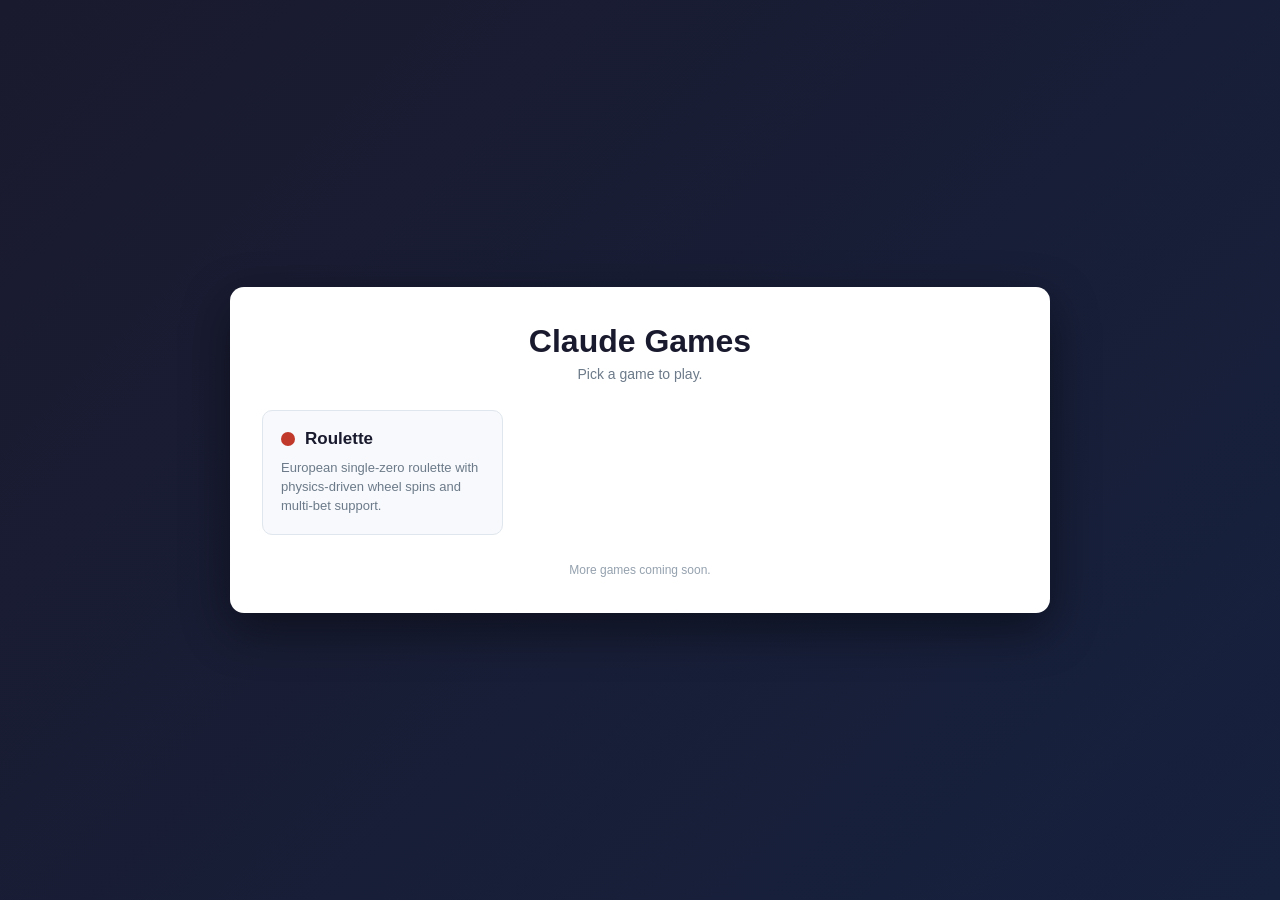
==== index.html @ 8cf3614c "Initial Commit added from other claude folder" ====
<!DOCTYPE html>
<html lang="en">
<head>
    <meta charset="UTF-8">
    <meta name="viewport" content="width=device-width, initial-scale=1.0">
    <title>Game Bin</title>
    <style>
        /* Reset default browser margins/padding so layout math is predictable. */
        * { margin: 0; padding: 0; box-sizing: border-box; }

        /* Page background and base typography. The dark gradient and font
           stack match the roulette game so the landing page feels like the
           same product when the user clicks through. */
        body {
            font-family: 'Segoe UI', Tahoma, Geneva, Verdana, sans-serif;
            background: linear-gradient(135deg, #1a1a2e 0%, #16213e 100%);
            min-height: 100vh;
            display: flex;
            justify-content: center;
            align-items: center;
            padding: 24px;
            color: #2c3e50;
        }

        /* Centered white card that holds the title and the games grid.
           max-width keeps the layout readable on wide monitors; width:100%
           lets it shrink on narrow screens. */
        .container {
            background: white;
            padding: 36px 32px;
            border-radius: 14px;
            box-shadow: 0 16px 48px rgba(0, 0, 0, 0.45);
            max-width: 820px;
            width: 100%;
        }

        /* Page title — matches the roulette page's deep navy heading color. */
        h1 {
            text-align: center;
            color: #1a1a2e;
            font-size: 32px;
            margin-bottom: 6px;
        }

        /* Tagline below the title. Muted color so the eye lands on the title. */
        .subtitle {
            text-align: center;
            color: #6c7a89;
            font-size: 14px;
            margin-bottom: 28px;
        }

        /* Responsive grid for game cards. auto-fill + minmax means a single
           card sits centered on narrow screens and multiple cards flow into
           rows as the viewport widens — no media queries needed. */
        .games-grid {
            display: grid;
            grid-template-columns: repeat(auto-fill, minmax(240px, 1fr));
            gap: 16px;
        }

        /* Each game card is an <a> so the entire tile is clickable and the
           browser shows a real link affordance (focus ring, right-click menu). */
        .game-card {
            display: block;
            text-decoration: none;
            color: inherit;
            background: #f7f9fc;
            border: 1.5px solid #e0e6ed;
            border-radius: 10px;
            padding: 18px;
            transition: transform 0.15s ease, box-shadow 0.15s ease, border-color 0.15s ease;
        }
        /* Lift the card on hover for a tactile feel; deepen the border to the
           shared deep-navy accent so it visually links back to the brand. */
        .game-card:hover {
            transform: translateY(-3px);
            box-shadow: 0 8px 20px rgba(15, 52, 96, 0.18);
            border-color: #0f3460;
        }

        /* Top of the card: a colored stripe + the game's name. The stripe
           color is per-game so future entries can have their own identity. */
        .game-header {
            display: flex;
            align-items: center;
            gap: 10px;
            margin-bottom: 10px;
        }
        /* The accent dot. Each game card sets its own background via an
           inline style or a per-game class (see .accent-roulette). */
        .game-accent {
            width: 14px;
            height: 14px;
            border-radius: 50%;
            flex-shrink: 0;
        }
        /* Roulette gets a red accent — evokes the red pockets on the wheel. */
        .accent-roulette { background: #c0392b; }

        /* The game's display name. Bold and slightly larger than body text. */
        .game-name {
            font-size: 17px;
            font-weight: bold;
            color: #1a1a2e;
        }

        /* One-line description of what the game is. Kept short so cards
           remain a similar height regardless of how many games exist. */
        .game-description {
            font-size: 13px;
            color: #6c7a89;
            line-height: 1.45;
        }

        /* Footer note: small attribution / hint text below the grid. */
        .footer-note {
            text-align: center;
            color: #94a1ae;
            font-size: 12px;
            margin-top: 28px;
        }
    </style>
</head>
<body>
    <!-- Main card. Everything user-facing lives inside this container so the
         dark page background only shows as a frame around the content. -->
    <div class="container">
        <!-- Page title and short tagline. -->
        <h1>Claude Games</h1>
        <p class="subtitle">Pick a game to play.</p>

        <!-- Grid of available games. To add a new game later, drop another
             <a class="game-card"> block in here pointing at its folder. -->
        <div class="games-grid">
            <!-- Roulette card. href points at the roulette/ subfolder so the
                 browser loads roulette/index.html automatically. -->
            <a class="game-card" href="roulette/index.html">
                <!-- Header row: colored accent dot + game name. -->
                <div class="game-header">
                    <span class="game-accent accent-roulette"></span>
                    <span class="game-name">Roulette</span>
                </div>
                <!-- Short description so the user knows what the game is
                     before they click in. -->
                <p class="game-description">
                    European single-zero roulette with physics-driven wheel
                    spins and multi-bet support.
                </p>
            </a>
        </div>

        <!-- Small footer hint. Updated as new games are added. -->
        <p class="footer-note">More games coming soon.</p>
    </div>
</body>
</html>
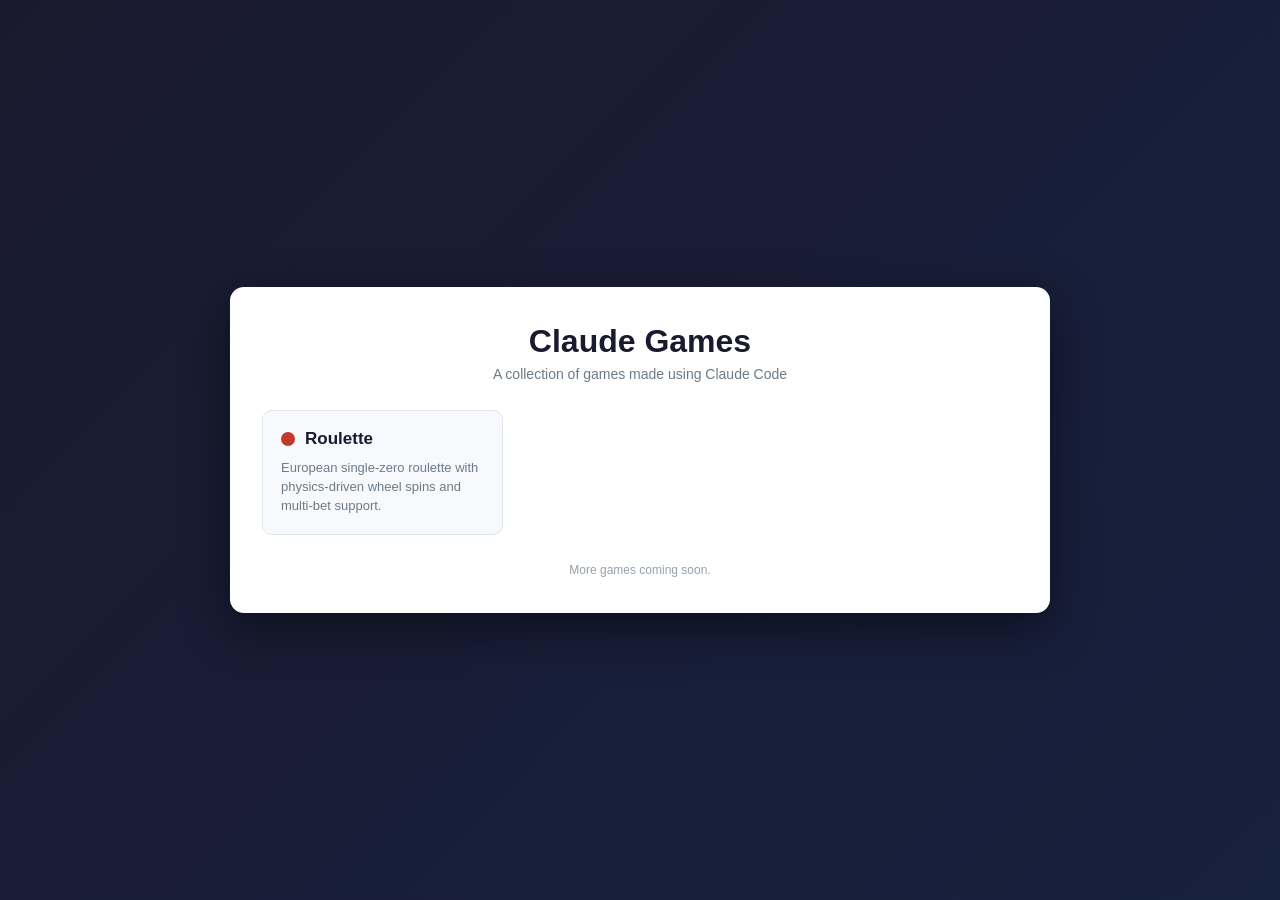
==== commit f87b040f: "Update landing page subtitle" ====
--- a/index.html
+++ b/index.html
@@ -128,7 +128,7 @@
     <div class="container">
         <!-- Page title and short tagline. -->
         <h1>Claude Games</h1>
-        <p class="subtitle">Pick a game to play.</p>
+        <p class="subtitle">A collection of games made using Claude Code</p>
 
         <!-- Grid of available games. To add a new game later, drop another
              <a class="game-card"> block in here pointing at its folder. -->
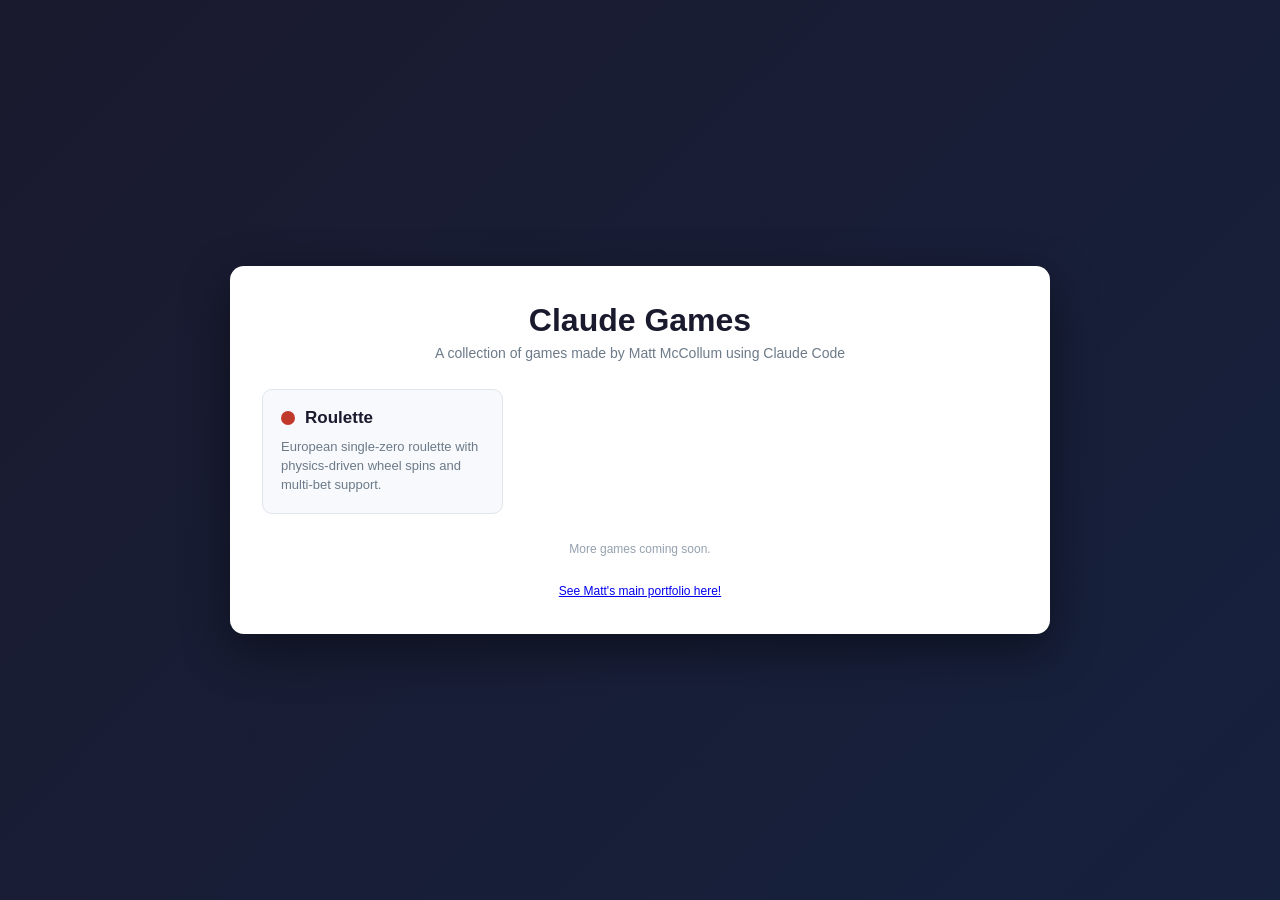
==== commit 538af9bc: "Add main portfolio link" ====
--- a/index.html
+++ b/index.html
@@ -128,7 +128,7 @@
     <div class="container">
         <!-- Page title and short tagline. -->
         <h1>Claude Games</h1>
-        <p class="subtitle">A collection of games made using Claude Code</p>
+        <p class="subtitle">A collection of games made by Matt McCollum using Claude Code</p>
 
         <!-- Grid of available games. To add a new game later, drop another
              <a class="game-card"> block in here pointing at its folder. -->
@@ -152,6 +152,9 @@
 
         <!-- Small footer hint. Updated as new games are added. -->
         <p class="footer-note">More games coming soon.</p>
+        <p class="footer-note">
+            <a href="https://mmccollum31.github.io/Portfolio-Website/">See Matt's main portfolio here!</a>
+        </p>
     </div>
 </body>
 </html>
